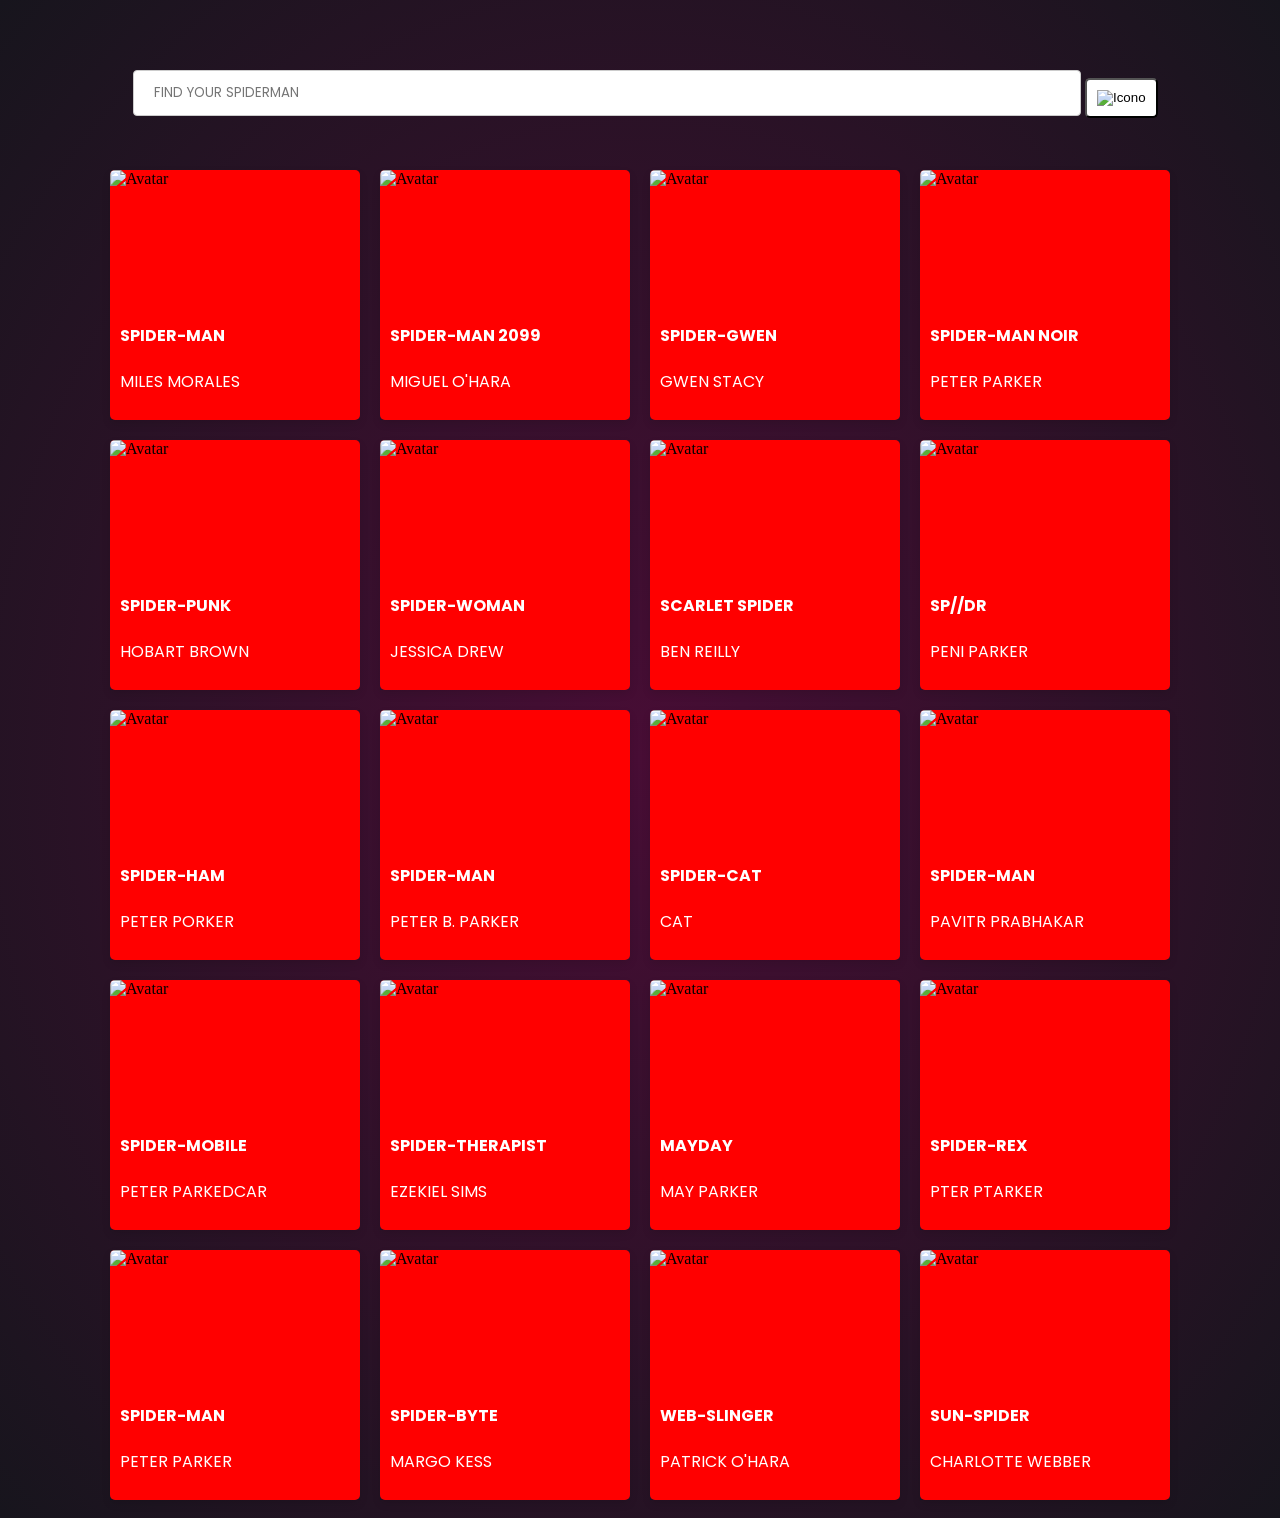
==== index.html @ 56f83794 "CAMBIOS: Avance en apartado villanos con filtro de boton" ====
<!DOCTYPE html>
<html lang="en">
<head>
    <meta charset="UTF-8">
    <meta name="viewport" content="width=device-width, initial-scale=1.0">
    <link rel="stylesheet" href="css/styles.css">
    <title>SPIDERVERSE</title>
</head>
<body>

    <img id="title" src="https://occ-0-8407-2219.1.nflxso.net/dnm/api/v6/LmEnxtiAuzezXBjYXPuDgfZ4zZQ/AAAABcVGHZzkA1q5OhwvlflcAWS-aWTcqxYKUrrPbVT0797Tl_tIP_lQnlUDnldKSoEBwTuJBt04ruUHm-Yt1Qgalm_ssWP2CIOOwCD_j7-wJzVi.png?r=d67" alt="">

    <br><br><br>

    <input type="text" id="input-box" placeholder="FIND YOUR SPIDERMAN" onkeyup="filterCards()">

    <button id="hero-btn" style="display: none;" onclick="showHeroes()">
        <img src="https://cdn4.iconfinder.com/data/icons/heroes-villains-vol-2-colored/100/Spiderman-512.png" alt="Icono">
    </button>
    <button id="villain-btn" onclick="showVillains()">
        <img src="https://icons.iconarchive.com/icons/icons8/windows-8/512/Cinema-Spiderman-Head-icon.png" alt="Icono">
    </button>

    <br><br><br>

    <!-- HEROES -->

    <div id="heroes-row1" class="container1">

        <a href="character.html?name=Miles Morales">
            <div class="card">
                <img src="https://cdn.milenio.com/uploads/media/2023/06/01/miles-morales-tendra-su-propia.jpg" alt="Avatar" style="width:100%">
                <div class="container">
                    <h4><b>SPIDER-MAN</b></h4>
                    <p>MILES MORALES</p>
                </div>
            </div>
        </a>

        <a href="character.html?name=Miguel O'Hara">
            <div class="card">
                <img src="https://dknetwork.draftkings.com/wp-content/uploads/2023/06/image_2023_04_04_145646954.0.0.jpeg" alt="Avatar" style="width:100%">
                <div class="container">
                <h4><b>SPIDER-MAN 2099</b></h4>
                <p>MIGUEL O'HARA</p>
                </div>
            </div>
        </a>

        <a href="character.html?name=Gwen Stacy">
            <div class="card">
                <img src="https://images-wixmp-ed30a86b8c4ca887773594c2.wixmp.com/f/49ec1464-d899-400a-b608-c48c76b500d2/dctti65-aadb7001-929e-4a70-9d35-0650d4aec294.jpg/v1/fill/w_1600,h_1130,q_75,strp/spider_man__into_the_spider_verse___gwen_by_patrickbrown_dctti65-fullview.jpg?token=eyJ0eXAiOiJKV1QiLCJhbGciOiJIUzI1NiJ9.[base64].ZRPnEbzSiwohYakW6ZLS0UMicgxzghWq5giiPo5P8m0" alt="Avatar" style="width:100%">
                <div class="container">
                <h4><b>SPIDER-GWEN</b></h4>
                <p>GWEN STACY</p>
                </div>
            </div>
        </a>

        <a href="character.html?name=Peter Parker">
            <div class="card">
                <img src="https://gizmodo.com/app/uploads/2023/02/2b473aabcb82282074fa5c38a16ed4e1.jpg" alt="Avatar" style="width:100%">
                <div class="container">
                <h4><b>SPIDER-MAN NOIR</b></h4>
                <p>PETER PARKER</p>
                </div>
            </div>
        </a>

    </div>

    <div id="heroes-row2" class="container1">

        <a href="character.html?name=Hobart Brown">
            <div class="card">
                <img src="https://ew.com/thmb/yOmReTLTUQO79jOe6nER0ww6DdI=/1500x0/filters:no_upscale():max_bytes(150000):strip_icc()/SPIDER-MAN-ACROSS-THE-SPIDER-VERSE-082323-1-d0e1cb55ae474964aaff4a68fc537b92.jpg" alt="Avatar" style="width:100%">
                <div class="container">
                <h4><b>SPIDER-PUNK</b></h4>
                <p>HOBART BROWN</p>
                </div>
            </div>
        </a>

        <a href="character.html?name=Jessica Drew">
            <div class="card">
                <img src="https://images.squarespace-cdn.com/content/v1/51b3dc8ee4b051b96ceb10de/984e4c0f-6b4f-481d-bf9b-26d4c46bdfe7/Screen+Shot+2023-05-14+at+1.23.39+PM.jpg" alt="Avatar" style="width:100%">
                <div class="container">
                <h4><b>SPIDER-WOMAN</b></h4>
                <p>JESSICA DREW</p>
                </div>
            </div>
        </a>

        <a href="character.html?name=Ben Reilly">
            <div class="card">
                <img src="https://hips.hearstapps.com/hmg-prod/images/ben-reilly-spider-man-across-the-spider-verse-6475c68551026.jpg" alt="Avatar" style="width:100%">
                <div class="container">
                <h4><b>SCARLET SPIDER</b></h4>
                <p>BEN REILLY</p>
                </div>
            </div>
        </a>

        <a href="character.html?name=Peni Parker">
            <div class="card">
                <img src="https://static1.cbrimages.com/wordpress/wp-content/uploads/2018/10/Into-The-Spider-Verse-Peni-Parker.jpg" alt="Avatar" style="width:100%">
                <div class="container">
                <h4><b>SP//DR</b></h4>
                <p>PENI PARKER</p>
                </div>
            </div>
        </a>

    </div>

    <div id="heroes-row3" class="container1">

        <a href="character.html?name=Peter Porker">
            <div class="card">
                <img src="https://pyxis.nymag.com/v1/imgs/cfb/86a/cfb0ea29615ba2ff7e0f0684c623a189df-12-spider-ham.rsocial.w1200.jpg" alt="Avatar" style="width:100%">
                <div class="container">
                <h4><b>SPIDER-HAM</b></h4>
                <p>PETER PORKER</p>
                </div>
            </div>
        </a>

        <a href="character.html?name=Peter B. Parker">
            <div class="card">
                <img src="https://static1.cbrimages.com/wordpress/wp-content/uploads/2018/07/spider-verse-peter-parker-header.jpg" alt="Avatar" style="width:100%">
                <div class="container">
                <h4><b>SPIDER-MAN</b></h4>
                <p>PETER B. PARKER</p>
                </div>
            </div>
        </a>

        <a href="character.html?name=Cat">
            <div class="card">
                <img src="https://www.slashfilm.com/img/gallery/our-favorite-spider-cameos-from-spider-man-across-the-spider-verse/spider-cat-1687189578.jpg" alt="Avatar" style="width:100%">
                <div class="container">
                <h4><b>SPIDER-CAT</b></h4>
                <p>CAT</p>
                </div>
            </div>
        </a>

        <a href="character.html?name=Pavitr Prabhakar">
            <div class="card">
                <img src="https://static1.cbrimages.com/wordpress/wp-content/uploads/2023/05/spider-man-india-across-the-spider-verse.jpg" alt="Avatar" style="width:100%">
                <div class="container">
                <h4><b>SPIDER-MAN</b></h4>
                <p>PAVITR PRABHAKAR</p>
                </div>
            </div>
        </a>

    </div>

    <div id="heroes-row4" class="container1">

        <a href="character.html?name=Peter Parkedcar">
            <div class="card">
                <img src="https://preview.redd.it/the-fact-that-there-was-a-peter-parkedcar-in-across-the-v0-fq4dp9jk1j9b1.jpg?width=640&crop=smart&auto=webp&s=ec3ebba1ab68df2a47feb63a0ff5d397f52bf075" alt="Avatar" style="width:100%">
                <div class="container">
                    <h4><b>SPIDER-MOBILE</b></h4>
                    <p>PETER PARKEDCAR</p>
                </div>
            </div>
        </a>

        <a href="character.html?name=Ezekiel Sims">
            <div class="card">
                <img src="https://preview.redd.it/spider-therapist-skin-when-v0-0p8wk7u5p2sa1.jpg?width=1080&crop=smart&auto=webp&s=f75c115041486eb8ab0a55a3bf5b890fff75407a" alt="Avatar" style="width:100%">
                <div class="container">
                <h4><b>SPIDER-THERAPIST</b></h4>
                <p>EZEKIEL SIMS</p>
                </div>
            </div>
        </a>

        <a href="character.html?name=May Parker">
            <div class="card">
                <img src="https://preview.redd.it/cant-just-wait-to-see-mayday-parker-grow-up-into-a-teen-v0-h47vilvtyxdb1.jpg?width=1080&crop=smart&auto=webp&s=afd586e79d5579157607aec54a2cad4ecc336b3e" alt="Avatar" style="width:100%">
                <div class="container">
                <h4><b>MAYDAY</b></h4>
                <p>MAY PARKER</p>
                </div>
            </div>
        </a>

        <a href="character.html?name=Pter Ptarker">
            <div class="card">
                <img src="https://static0.gamerantimages.com/wordpress/wp-content/uploads/2023/10/spider-verse-spider-rex-screen-cap-cropped.jpg" alt="Avatar" style="width:100%">
                <div class="container">
                <h4><b>SPIDER-REX</b></h4>
                <p>PTER PTARKER</p>
                </div>
            </div>
        </a>

    </div>

    <div id="heroes-row5" class="container1">

        <a href="character.html?name=Peter Parker Lego">
            <div class="card">
                <img src="https://assets-prd.ignimgs.com/2023/09/06/preston-interview-blogroll-1693973608027.jpg" alt="Avatar" style="width:100%">
                <div class="container">
                    <h4><b>SPIDER-MAN</b></h4>
                    <p>PETER PARKER</p>
                </div>
            </div>
        </a>

        <a href="character.html?name=Margo Kess">
            <div class="card">
                <img src="https://static1.srcdn.com/wordpress/wp-content/uploads/2023/04/spider-byte-in-spider-man-across-the-spider-verse-trailer.png" alt="Avatar" style="width:100%">
                <div class="container">
                <h4><b>SPIDER-BYTE</b></h4>
                <p>MARGO KESS</p>
                </div>
            </div>
        </a>

        <a href="character.html?name=Patrick O'Hara">
            <div class="card">
                <img src="https://i.ytimg.com/vi/Ek9r9tjuYlc/maxresdefault.jpg" alt="Avatar" style="width:100%">
                <div class="container">
                <h4><b>WEB-SLINGER</b></h4>
                <p>PATRICK O'HARA</p>
                </div>
            </div>
        </a>

        <a href="character.html?name=Charlotte Webber">
            <div class="card">
                <img src="https://images.wsj.net/im-796971" alt="Avatar" style="width:100%">
                <div class="container">
                <h4><b>SUN-SPIDER</b></h4>
                <p>CHARLOTTE WEBBER</p>
                </div>
            </div>
        </a>

    </div>

    <!-- VILLANOS -->

    <div id="villains-row1" class="container2" style="display: none;">

        <a href="character.html?name=Jonatan Ohnn">
            <div class="card">
                <img src="https://i.redd.it/hoip3a60g5kb1.jpg" alt="Avatar" style="width:100%">
                <div class="container">
                    <h4><b>THE SPOT</b></h4>
                    <p>JONATAN OHNN</p>
                </div>
            </div>
        </a>

        <a href="character.html?name=Adriano Tumino">
            <div class="card">
                <img src="https://i.ytimg.com/vi/gyHe3QTzBUo/hq720.jpg?sqp=-oaymwEhCK4FEIIDSFryq4qpAxMIARUAAAAAGAElAADIQj0AgKJD&rs=AOn4CLBfuKjij0BfmPVupIm2Mi7SgmLPIQ" alt="Avatar" style="width:100%">
                <div class="container">
                    <h4><b>VULTURE</b></h4>
                    <p>ADRIANO TUMINO</p>
                </div>
            </div>
        </a>

        <a href="character.html?name=Wilson Fisk">
            <div class="card">
                <img src="https://static1.cbrimages.com/wordpress/wp-content/uploads/2019/12/kingpin-2.jpg" alt="Avatar" style="width:100%">
                <div class="container">
                    <h4><b>KINGPIN</b></h4>
                    <p>WILSON FISK</p>
                </div>
            </div>
        </a>

        <a href="character.html?name=Aaron Davis">
            <div class="card">
                <img src="https://platform.polygon.com/wp-content/uploads/sites/2/chorus/uploads/chorus_asset/file/24694787/4k_spidermaninto_animationscreencaps.com_12832.jpg?quality=90&strip=all&crop=18.75,0,62.5,100" alt="Avatar" style="width:100%">
                <div class="container">
                    <h4><b>PROWLER</b></h4>
                    <p>AARON DAVIS</p>
                </div>
            </div>
        </a>
        
    </div>

    <div id="villains-row2" class="container2" style="display: none;">

        <a href="character.html?name=Olivia Octavius">
            <div class="card">
                <img src="https://www.indiewire.com/wp-content/uploads/2019/02/SpiderVerse-Ock.jpg" alt="Avatar" style="width:100%">
                <div class="container">
                    <h4><b>DOCTOR OCTOPUS</b></h4>
                    <p>OLIVIA OCTAVIUS</p>
                </div>
            </div>
        </a>

        <a href="character.html?name=Norman Osborn">
            <div class="card">
                <img src="https://images5.alphacoders.com/997/thumb-1920-997333.jpg" alt="Avatar" style="width:100%">
                <div class="container">
                    <h4><b>GREEN GOBLIN</b></h4>
                    <p>NORMAN OSBORN</p>
                </div>
            </div>
        </a>

        <a href="character.html?name=Lonnie Lincoln">
            <div class="card">
                <img src="https://static1.cbrimages.com/wordpress/wp-content/uploads/2018/12/spider-man-into-the-spider-verse-tombstone.jpeg" alt="Avatar" style="width:100%">
                <div class="container">
                    <h4><b>TOMBSTONE</b></h4>
                    <p>Lonnie Lincoln</p>
                </div>
            </div>
        </a>

        <a href="character.html?name=Mac Gargan">
            <div class="card">
                <img src="https://static1.cbrimages.com/wordpress/wp-content/uploads/2018/10/scorpion-feature.jpg" alt="Avatar" style="width:100%">
                <div class="container">
                    <h4><b>SCORPION</b></h4>
                    <p>MAC GARGAN</p>
                </div>
            </div>
        </a>
        
    </div>

    <script src="script.js"></script>

</body>
</html>
---- css/styles.css ----
@import url('https://fonts.googleapis.com/css2?family=Poppins:ital,wght@0,100;0,200;0,300;0,400;0,500;0,600;0,700;0,800;0,900;1,100;1,200;1,300;1,400;1,500;1,600;1,700;1,800;1,900&display=swap');


body {
    background: radial-gradient(#480d35 ,#17151d);
}

#title {
    padding-left: 25%;
    width: 50%;
}

#input-box {
    font-family: "Poppins", sans-serif;
    width: 75%; /* Reduce el ancho para dejar espacio para el botón */
    padding: 12px 20px;
    margin: 8px 0 8px 125px; /* Margen derecho para separar el input del botón */
    display: inline-block; /* Mantiene el input y el botón en la misma línea */
    border: 1px solid #ccc;
    border-radius: 4px;
    box-sizing: border-box;
}

#hero-btn {
    position: relative;
    padding: 10px;
    border-radius: 5px;
    bottom: -5px;
    background-color: red;
}

#hero-btn img {
    width: 20px;
}

#villain-btn {
    position: relative;
    padding: 10px;
    border-radius: 5px;
    bottom: -5px;
    background-color: white;
}

#villain-btn img {
    width: 20px;
}

.container1 {
    display: flex;
    flex-direction: row;
    gap: 20px;
    justify-content: center;
    align-items: center;
    padding: 10px;
}

.container1 {
    display: flex;
    flex-wrap: wrap;
    gap: 20px; /* Espacio entre las tarjetas */
    justify-content: center;
}

.container2 {
    display: flex;
    flex-direction: row;
    gap: 20px;
    justify-content: center;
    align-items: center;
    padding: 10px;
}

.container2 {
    display: flex;
    flex-wrap: wrap;
    gap: 20px; /* Espacio entre las tarjetas */
    justify-content: center;
}

.card {
    width: calc(25% - 10px); /* Ajusta el ancho para 4 columnas en pantallas grandes */
    box-sizing: border-box;
}

@media (max-width: 768px) {
    .card {
        width: calc(50% - 10px); /* Ajusta el ancho a 2 columnas en pantallas pequeñas */
    }
}

@media (max-width: 480px) {
    .card {
        width: calc(100% - 10px); /* Ajusta el ancho a 1 columna en pantallas muy pequeñas */
    }
}

.container1 a {
    text-decoration: none; /* Quita el subrayado de los enlaces */
    color: inherit; /* Hereda el color del texto para evitar el color de enlace predeterminado */
}

.container1 a:hover {
    color: inherit; /* Mantiene el color cuando se pasa el ratón sobre el enlace */
}

.container2 a {
    text-decoration: none; /* Quita el subrayado de los enlaces */
    color: inherit; /* Hereda el color del texto para evitar el color de enlace predeterminado */
}

.container2 a:hover {
    color: inherit; /* Mantiene el color cuando se pasa el ratón sobre el enlace */
}

.container1 .card {
    width: 250px; /* Ancho fijo para todas las cartas */
    height: 250px; /* Alto fijo para todas las cartas */
    border-radius: 5px;
    overflow: hidden;
    box-shadow: 0 4px 8px rgba(0, 0, 0, 0.1);
    transition: transform 0.2s;
    display: flex;
    flex-direction: column;
    background-color: red;
}

.container1 .card:hover {
    transform: scale(1.05);
    background-color: white;
}

.container1 .card img {
    width: 100%;
    height: 60%; /* Ocupa el 60% del alto total de la carta */
    object-fit: cover; /* Asegura que la imagen ocupe todo el espacio sin distorsionarse */
}

.container1 .container {
    padding: 10px;
    flex-direction: column;
    justify-content: center;
    align-items: center;
    font-family: "Poppins", sans-serif;
    color: white;
}

.container1 .card:hover .container {
    color: black;
}

.container2 .card {
    width: 250px; /* Ancho fijo para todas las cartas */
    height: 250px; /* Alto fijo para todas las cartas */
    border-radius: 5px;
    overflow: hidden;
    box-shadow: 0 4px 8px rgba(0, 0, 0, 0.1);
    transition: transform 0.2s;
    display: flex;
    flex-direction: column;
    background-color: forestgreen;
}

.container2 .card:hover {
    transform: scale(1.05);
    background-color: white;
}

.container2 .card img {
    width: 100%;
    height: 60%; /* Ocupa el 60% del alto total de la carta */
    object-fit: cover; /* Asegura que la imagen ocupe todo el espacio sin distorsionarse */
}

.container2 .container {
    padding: 10px;
    flex-direction: column;
    justify-content: center;
    align-items: center;
    font-family: "Poppins", sans-serif;
    color: white;
}

.container2 .card:hover .container {
    color: black;
}
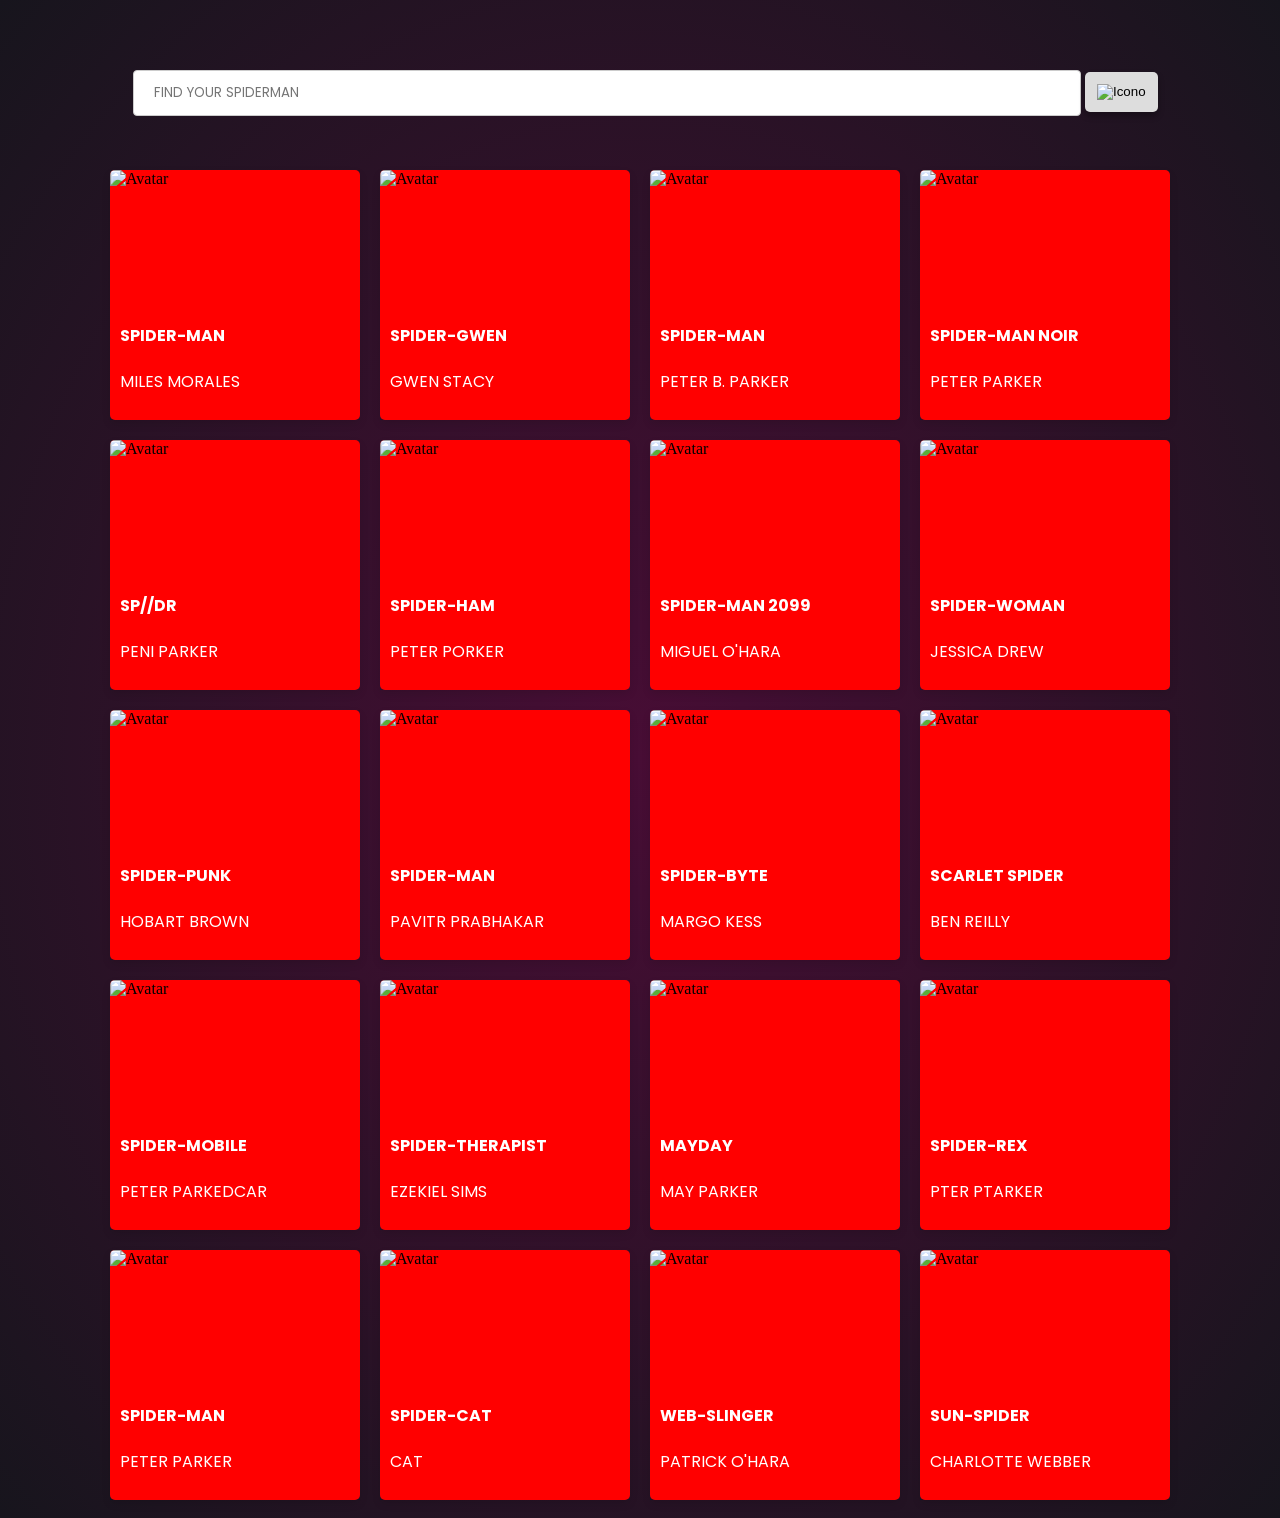
==== commit ca373665: "CAMBIOS: Nueva interfaz de personaje indidual con más datos, ajustes de imágenes y contenedores" ====
--- a/index.html
+++ b/index.html
@@ -37,6 +37,60 @@
             </div>
         </a>
 
+        <a href="character.html?name=Gwen Stacy">
+            <div class="card">
+                <img src="https://images-wixmp-ed30a86b8c4ca887773594c2.wixmp.com/f/49ec1464-d899-400a-b608-c48c76b500d2/dctti65-aadb7001-929e-4a70-9d35-0650d4aec294.jpg/v1/fill/w_1600,h_1130,q_75,strp/spider_man__into_the_spider_verse___gwen_by_patrickbrown_dctti65-fullview.jpg?token=eyJ0eXAiOiJKV1QiLCJhbGciOiJIUzI1NiJ9.[base64].ZRPnEbzSiwohYakW6ZLS0UMicgxzghWq5giiPo5P8m0" alt="Avatar" style="width:100%">
+                <div class="container">
+                <h4><b>SPIDER-GWEN</b></h4>
+                <p>GWEN STACY</p>
+                </div>
+            </div>
+        </a>
+
+        <a href="character.html?name=Peter B. Parker">
+            <div class="card">
+                <img src="https://static1.cbrimages.com/wordpress/wp-content/uploads/2018/07/spider-verse-peter-parker-header.jpg" alt="Avatar" style="width:100%">
+                <div class="container">
+                <h4><b>SPIDER-MAN</b></h4>
+                <p>PETER B. PARKER</p>
+                </div>
+            </div>
+        </a>
+
+        <a href="character.html?name=Peter Parker">
+            <div class="card">
+                <img src="https://gizmodo.com/app/uploads/2023/02/2b473aabcb82282074fa5c38a16ed4e1.jpg" alt="Avatar" style="width:100%">
+                <div class="container">
+                <h4><b>SPIDER-MAN NOIR</b></h4>
+                <p>PETER PARKER</p>
+                </div>
+            </div>
+        </a>
+
+    </div>
+
+    <div id="heroes-row2" class="container1">
+
+        <a href="character.html?name=Peni Parker">
+            <div class="card">
+                <img src="https://static1.cbrimages.com/wordpress/wp-content/uploads/2018/10/Into-The-Spider-Verse-Peni-Parker.jpg" alt="Avatar" style="width:100%">
+                <div class="container">
+                <h4><b>SP//DR</b></h4>
+                <p>PENI PARKER</p>
+                </div>
+            </div>
+        </a>
+
+        <a href="character.html?name=Peter Porker">
+            <div class="card">
+                <img src="https://pyxis.nymag.com/v1/imgs/cfb/86a/cfb0ea29615ba2ff7e0f0684c623a189df-12-spider-ham.rsocial.w1200.jpg" alt="Avatar" style="width:100%">
+                <div class="container">
+                <h4><b>SPIDER-HAM</b></h4>
+                <p>PETER PORKER</p>
+                </div>
+            </div>
+        </a>
+
         <a href="character.html?name=Miguel O'Hara">
             <div class="card">
                 <img src="https://dknetwork.draftkings.com/wp-content/uploads/2023/06/image_2023_04_04_145646954.0.0.jpeg" alt="Avatar" style="width:100%">
@@ -47,29 +101,19 @@
             </div>
         </a>
 
-        <a href="character.html?name=Gwen Stacy">
-            <div class="card">
-                <img src="https://images-wixmp-ed30a86b8c4ca887773594c2.wixmp.com/f/49ec1464-d899-400a-b608-c48c76b500d2/dctti65-aadb7001-929e-4a70-9d35-0650d4aec294.jpg/v1/fill/w_1600,h_1130,q_75,strp/spider_man__into_the_spider_verse___gwen_by_patrickbrown_dctti65-fullview.jpg?token=eyJ0eXAiOiJKV1QiLCJhbGciOiJIUzI1NiJ9.[base64].ZRPnEbzSiwohYakW6ZLS0UMicgxzghWq5giiPo5P8m0" alt="Avatar" style="width:100%">
-                <div class="container">
-                <h4><b>SPIDER-GWEN</b></h4>
-                <p>GWEN STACY</p>
-                </div>
-            </div>
-        </a>
-
-        <a href="character.html?name=Peter Parker">
-            <div class="card">
-                <img src="https://gizmodo.com/app/uploads/2023/02/2b473aabcb82282074fa5c38a16ed4e1.jpg" alt="Avatar" style="width:100%">
-                <div class="container">
-                <h4><b>SPIDER-MAN NOIR</b></h4>
-                <p>PETER PARKER</p>
-                </div>
-            </div>
-        </a>
-
-    </div>
-
-    <div id="heroes-row2" class="container1">
+        <a href="character.html?name=Jessica Drew">
+            <div class="card">
+                <img src="https://images.squarespace-cdn.com/content/v1/51b3dc8ee4b051b96ceb10de/984e4c0f-6b4f-481d-bf9b-26d4c46bdfe7/Screen+Shot+2023-05-14+at+1.23.39+PM.jpg" alt="Avatar" style="width:100%">
+                <div class="container">
+                <h4><b>SPIDER-WOMAN</b></h4>
+                <p>JESSICA DREW</p>
+                </div>
+            </div>
+        </a>
+
+    </div>
+
+    <div id="heroes-row3" class="container1">
 
         <a href="character.html?name=Hobart Brown">
             <div class="card">
@@ -81,12 +125,22 @@
             </div>
         </a>
 
-        <a href="character.html?name=Jessica Drew">
-            <div class="card">
-                <img src="https://images.squarespace-cdn.com/content/v1/51b3dc8ee4b051b96ceb10de/984e4c0f-6b4f-481d-bf9b-26d4c46bdfe7/Screen+Shot+2023-05-14+at+1.23.39+PM.jpg" alt="Avatar" style="width:100%">
-                <div class="container">
-                <h4><b>SPIDER-WOMAN</b></h4>
-                <p>JESSICA DREW</p>
+        <a href="character.html?name=Pavitr Prabhakar">
+            <div class="card">
+                <img src="https://static1.cbrimages.com/wordpress/wp-content/uploads/2023/05/spider-man-india-across-the-spider-verse.jpg" alt="Avatar" style="width:100%">
+                <div class="container">
+                <h4><b>SPIDER-MAN</b></h4>
+                <p>PAVITR PRABHAKAR</p>
+                </div>
+            </div>
+        </a>
+
+        <a href="character.html?name=Margo Kess">
+            <div class="card">
+                <img src="https://static1.srcdn.com/wordpress/wp-content/uploads/2023/04/spider-byte-in-spider-man-across-the-spider-verse-trailer.png" alt="Avatar" style="width:100%">
+                <div class="container">
+                <h4><b>SPIDER-BYTE</b></h4>
+                <p>MARGO KESS</p>
                 </div>
             </div>
         </a>
@@ -101,36 +155,60 @@
             </div>
         </a>
 
-        <a href="character.html?name=Peni Parker">
-            <div class="card">
-                <img src="https://static1.cbrimages.com/wordpress/wp-content/uploads/2018/10/Into-The-Spider-Verse-Peni-Parker.jpg" alt="Avatar" style="width:100%">
-                <div class="container">
-                <h4><b>SP//DR</b></h4>
-                <p>PENI PARKER</p>
-                </div>
-            </div>
-        </a>
-
-    </div>
-
-    <div id="heroes-row3" class="container1">
-
-        <a href="character.html?name=Peter Porker">
-            <div class="card">
-                <img src="https://pyxis.nymag.com/v1/imgs/cfb/86a/cfb0ea29615ba2ff7e0f0684c623a189df-12-spider-ham.rsocial.w1200.jpg" alt="Avatar" style="width:100%">
-                <div class="container">
-                <h4><b>SPIDER-HAM</b></h4>
-                <p>PETER PORKER</p>
-                </div>
-            </div>
-        </a>
-
-        <a href="character.html?name=Peter B. Parker">
-            <div class="card">
-                <img src="https://static1.cbrimages.com/wordpress/wp-content/uploads/2018/07/spider-verse-peter-parker-header.jpg" alt="Avatar" style="width:100%">
-                <div class="container">
-                <h4><b>SPIDER-MAN</b></h4>
-                <p>PETER B. PARKER</p>
+    </div>
+
+    <div id="heroes-row4" class="container1">
+
+        <a href="character.html?name=Peter Parkedcar">
+            <div class="card">
+                <img src="https://preview.redd.it/the-fact-that-there-was-a-peter-parkedcar-in-across-the-v0-fq4dp9jk1j9b1.jpg?width=640&crop=smart&auto=webp&s=ec3ebba1ab68df2a47feb63a0ff5d397f52bf075" alt="Avatar" style="width:100%">
+                <div class="container">
+                    <h4><b>SPIDER-MOBILE</b></h4>
+                    <p>PETER PARKEDCAR</p>
+                </div>
+            </div>
+        </a>
+
+        <a href="character.html?name=Ezekiel Sims">
+            <div class="card">
+                <img src="https://preview.redd.it/spider-therapist-skin-when-v0-0p8wk7u5p2sa1.jpg?width=1080&crop=smart&auto=webp&s=f75c115041486eb8ab0a55a3bf5b890fff75407a" alt="Avatar" style="width:100%">
+                <div class="container">
+                <h4><b>SPIDER-THERAPIST</b></h4>
+                <p>EZEKIEL SIMS</p>
+                </div>
+            </div>
+        </a>
+
+        <a href="character.html?name=May Parker">
+            <div class="card">
+                <img src="https://preview.redd.it/cant-just-wait-to-see-mayday-parker-grow-up-into-a-teen-v0-h47vilvtyxdb1.jpg?width=1080&crop=smart&auto=webp&s=afd586e79d5579157607aec54a2cad4ecc336b3e" alt="Avatar" style="width:100%">
+                <div class="container">
+                <h4><b>MAYDAY</b></h4>
+                <p>MAY PARKER</p>
+                </div>
+            </div>
+        </a>
+
+        <a href="character.html?name=Pter Ptarker">
+            <div class="card">
+                <img src="https://static0.gamerantimages.com/wordpress/wp-content/uploads/2023/10/spider-verse-spider-rex-screen-cap-cropped.jpg" alt="Avatar" style="width:100%">
+                <div class="container">
+                <h4><b>SPIDER-REX</b></h4>
+                <p>PTER PTARKER</p>
+                </div>
+            </div>
+        </a>
+
+    </div>
+
+    <div id="heroes-row5" class="container1">
+
+        <a href="character.html?name=Peter Parker Lego">
+            <div class="card">
+                <img src="https://assets-prd.ignimgs.com/2023/09/06/preston-interview-blogroll-1693973608027.jpg" alt="Avatar" style="width:100%">
+                <div class="container">
+                    <h4><b>SPIDER-MAN</b></h4>
+                    <p>PETER PARKER</p>
                 </div>
             </div>
         </a>
@@ -145,84 +223,6 @@
             </div>
         </a>
 
-        <a href="character.html?name=Pavitr Prabhakar">
-            <div class="card">
-                <img src="https://static1.cbrimages.com/wordpress/wp-content/uploads/2023/05/spider-man-india-across-the-spider-verse.jpg" alt="Avatar" style="width:100%">
-                <div class="container">
-                <h4><b>SPIDER-MAN</b></h4>
-                <p>PAVITR PRABHAKAR</p>
-                </div>
-            </div>
-        </a>
-
-    </div>
-
-    <div id="heroes-row4" class="container1">
-
-        <a href="character.html?name=Peter Parkedcar">
-            <div class="card">
-                <img src="https://preview.redd.it/the-fact-that-there-was-a-peter-parkedcar-in-across-the-v0-fq4dp9jk1j9b1.jpg?width=640&crop=smart&auto=webp&s=ec3ebba1ab68df2a47feb63a0ff5d397f52bf075" alt="Avatar" style="width:100%">
-                <div class="container">
-                    <h4><b>SPIDER-MOBILE</b></h4>
-                    <p>PETER PARKEDCAR</p>
-                </div>
-            </div>
-        </a>
-
-        <a href="character.html?name=Ezekiel Sims">
-            <div class="card">
-                <img src="https://preview.redd.it/spider-therapist-skin-when-v0-0p8wk7u5p2sa1.jpg?width=1080&crop=smart&auto=webp&s=f75c115041486eb8ab0a55a3bf5b890fff75407a" alt="Avatar" style="width:100%">
-                <div class="container">
-                <h4><b>SPIDER-THERAPIST</b></h4>
-                <p>EZEKIEL SIMS</p>
-                </div>
-            </div>
-        </a>
-
-        <a href="character.html?name=May Parker">
-            <div class="card">
-                <img src="https://preview.redd.it/cant-just-wait-to-see-mayday-parker-grow-up-into-a-teen-v0-h47vilvtyxdb1.jpg?width=1080&crop=smart&auto=webp&s=afd586e79d5579157607aec54a2cad4ecc336b3e" alt="Avatar" style="width:100%">
-                <div class="container">
-                <h4><b>MAYDAY</b></h4>
-                <p>MAY PARKER</p>
-                </div>
-            </div>
-        </a>
-
-        <a href="character.html?name=Pter Ptarker">
-            <div class="card">
-                <img src="https://static0.gamerantimages.com/wordpress/wp-content/uploads/2023/10/spider-verse-spider-rex-screen-cap-cropped.jpg" alt="Avatar" style="width:100%">
-                <div class="container">
-                <h4><b>SPIDER-REX</b></h4>
-                <p>PTER PTARKER</p>
-                </div>
-            </div>
-        </a>
-
-    </div>
-
-    <div id="heroes-row5" class="container1">
-
-        <a href="character.html?name=Peter Parker Lego">
-            <div class="card">
-                <img src="https://assets-prd.ignimgs.com/2023/09/06/preston-interview-blogroll-1693973608027.jpg" alt="Avatar" style="width:100%">
-                <div class="container">
-                    <h4><b>SPIDER-MAN</b></h4>
-                    <p>PETER PARKER</p>
-                </div>
-            </div>
-        </a>
-
-        <a href="character.html?name=Margo Kess">
-            <div class="card">
-                <img src="https://static1.srcdn.com/wordpress/wp-content/uploads/2023/04/spider-byte-in-spider-man-across-the-spider-verse-trailer.png" alt="Avatar" style="width:100%">
-                <div class="container">
-                <h4><b>SPIDER-BYTE</b></h4>
-                <p>MARGO KESS</p>
-                </div>
-            </div>
-        </a>
-
         <a href="character.html?name=Patrick O'Hara">
             <div class="card">
                 <img src="https://i.ytimg.com/vi/Ek9r9tjuYlc/maxresdefault.jpg" alt="Avatar" style="width:100%">
@@ -249,12 +249,12 @@
 
     <div id="villains-row1" class="container2" style="display: none;">
 
-        <a href="character.html?name=Jonatan Ohnn">
+        <a href="character.html?name=Johnathon Ohnn">
             <div class="card">
                 <img src="https://i.redd.it/hoip3a60g5kb1.jpg" alt="Avatar" style="width:100%">
                 <div class="container">
                     <h4><b>THE SPOT</b></h4>
-                    <p>JONATAN OHNN</p>
+                    <p>JOHNATHON OHNN</p>
                 </div>
             </div>
         </a>
--- a/css/styles.css
+++ b/css/styles.css
@@ -21,28 +21,43 @@
     box-sizing: border-box;
 }
 
+#hero-btn, #villain-btn {
+    position: relative;
+    padding: 12px;
+    border-radius: 5px;
+    bottom: 1px;
+    cursor: pointer;
+    border: none;
+    box-shadow: 0 4px 6px rgba(0, 0, 0, 0.3);
+    transition: transform 0.2s, box-shadow 0.2s;
+}
+
 #hero-btn {
-    position: relative;
-    padding: 10px;
-    border-radius: 5px;
-    bottom: -5px;
     background-color: red;
-}
-
-#hero-btn img {
+    color: white;
+}
+
+#villain-btn {
+    background-color: #ddd;
+    color: black;
+}
+
+/* Efecto hover para ambos botones */
+#hero-btn:hover, #villain-btn:hover {
+    transform: translateY(-2px);
+    box-shadow: 0 6px 10px rgba(0, 0, 0, 0.3);
+}
+
+/* Efecto al hacer clic para ambos botones */
+#hero-btn:active, #villain-btn:active {
+    transform: translateY(1px);
+    box-shadow: 0 2px 4px rgba(0, 0, 0, 0.3);
+}
+
+/* Ajustes para las imágenes */
+#hero-btn img, #villain-btn img {
     width: 20px;
-}
-
-#villain-btn {
-    position: relative;
-    padding: 10px;
-    border-radius: 5px;
-    bottom: -5px;
-    background-color: white;
-}
-
-#villain-btn img {
-    width: 20px;
+    vertical-align: middle;
 }
 
 .container1 {
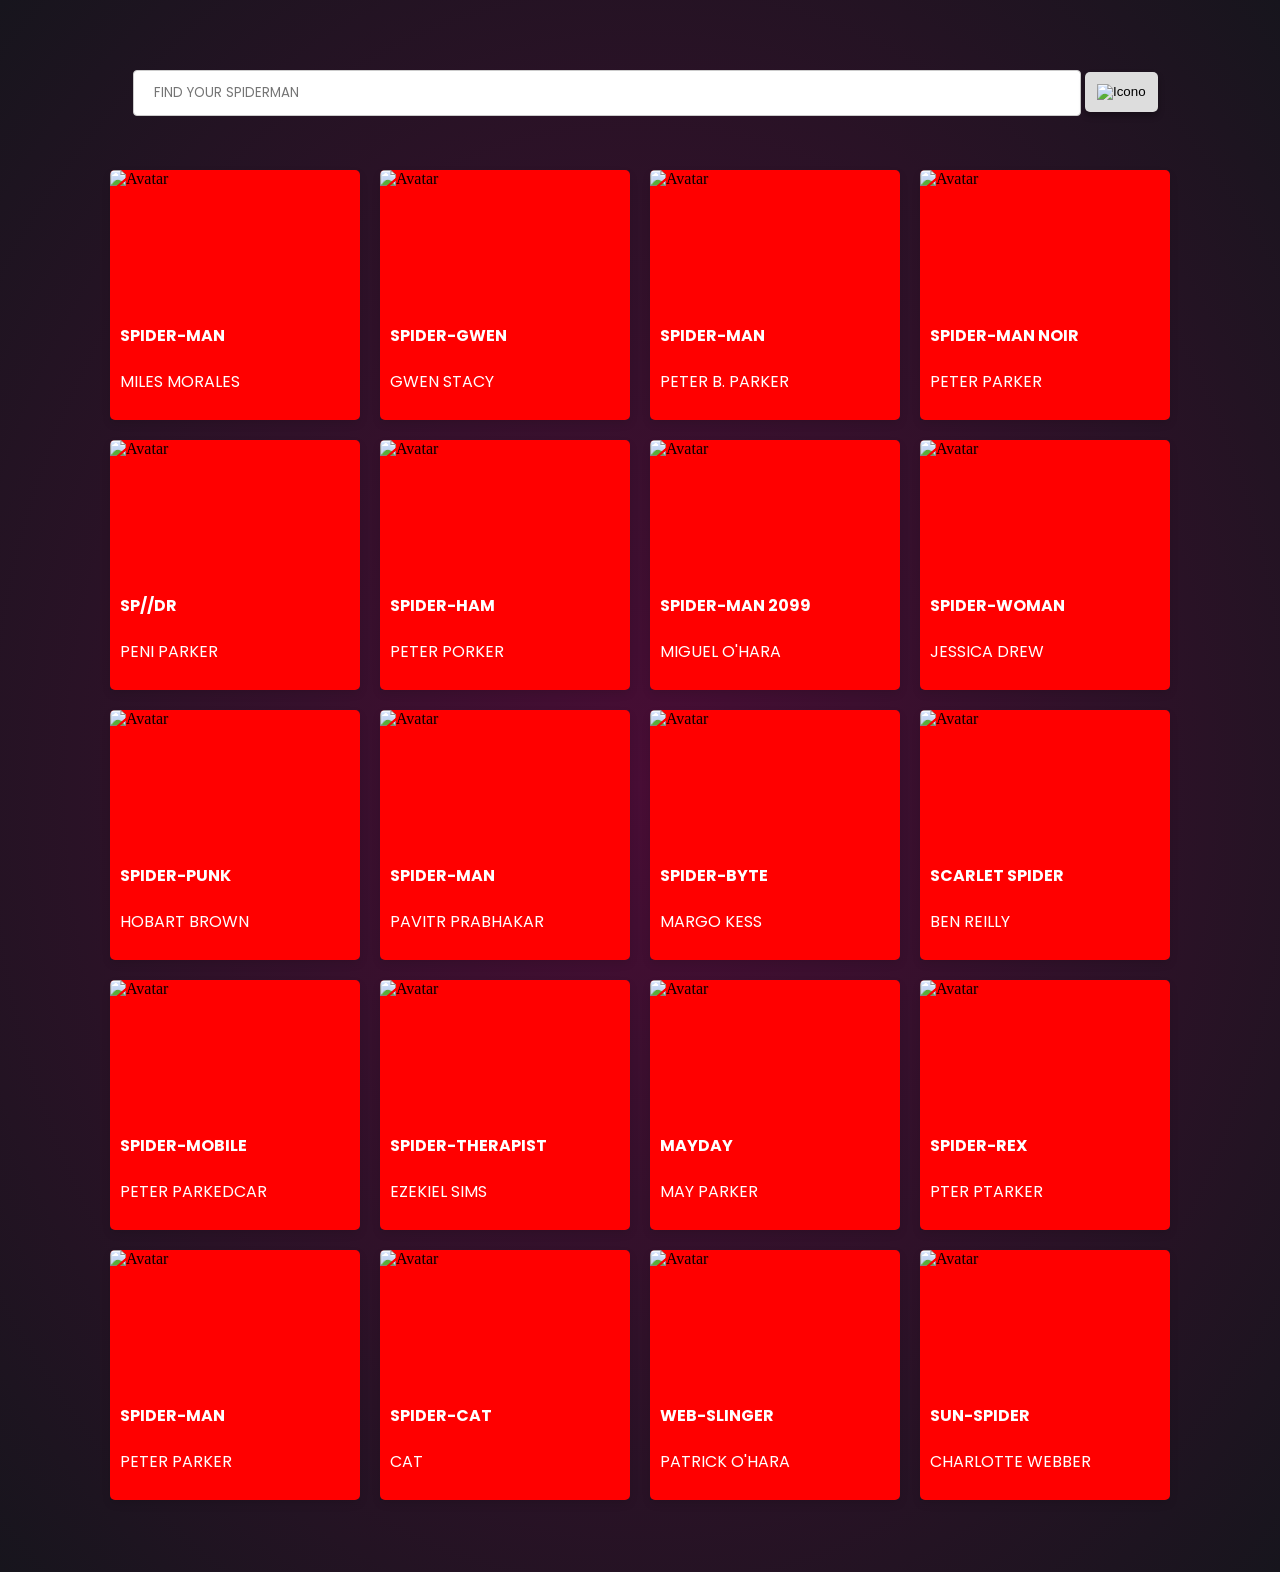
==== commit 0e8577fc: "CAMBIOS: Animacion character, estructura de archivos js" ====
--- a/index.html
+++ b/index.html
@@ -8,16 +8,16 @@
 </head>
 <body>
 
-    <img id="title" src="https://occ-0-8407-2219.1.nflxso.net/dnm/api/v6/LmEnxtiAuzezXBjYXPuDgfZ4zZQ/AAAABcVGHZzkA1q5OhwvlflcAWS-aWTcqxYKUrrPbVT0797Tl_tIP_lQnlUDnldKSoEBwTuJBt04ruUHm-Yt1Qgalm_ssWP2CIOOwCD_j7-wJzVi.png?r=d67" alt="">
+    <img id="title" class="fade-in" src="https://occ-0-8407-2219.1.nflxso.net/dnm/api/v6/LmEnxtiAuzezXBjYXPuDgfZ4zZQ/AAAABcVGHZzkA1q5OhwvlflcAWS-aWTcqxYKUrrPbVT0797Tl_tIP_lQnlUDnldKSoEBwTuJBt04ruUHm-Yt1Qgalm_ssWP2CIOOwCD_j7-wJzVi.png?r=d67" alt="">
 
     <br><br><br>
 
-    <input type="text" id="input-box" placeholder="FIND YOUR SPIDERMAN" onkeyup="filterCards()">
+    <input type="text" id="input-box" class="fade-in" placeholder="FIND YOUR SPIDERMAN" onkeyup="filterCards()">
 
     <button id="hero-btn" style="display: none;" onclick="showHeroes()">
         <img src="https://cdn4.iconfinder.com/data/icons/heroes-villains-vol-2-colored/100/Spiderman-512.png" alt="Icono">
     </button>
-    <button id="villain-btn" onclick="showVillains()">
+    <button id="villain-btn" class="fade-in" onclick="showVillains()">
         <img src="https://icons.iconarchive.com/icons/icons8/windows-8/512/Cinema-Spiderman-Head-icon.png" alt="Icono">
     </button>
 
@@ -25,7 +25,7 @@
 
     <!-- HEROES -->
 
-    <div id="heroes-row1" class="container1">
+    <div id="heroes-row1" class="container1 fade-in">
 
         <a href="character.html?name=Miles Morales">
             <div class="card">
@@ -69,7 +69,7 @@
 
     </div>
 
-    <div id="heroes-row2" class="container1">
+    <div id="heroes-row2" class="container1 fade-in">
 
         <a href="character.html?name=Peni Parker">
             <div class="card">
@@ -81,7 +81,7 @@
             </div>
         </a>
 
-        <a href="character.html?name=Peter Porker">
+        <a href="character.html?name=Peter Porker ">
             <div class="card">
                 <img src="https://pyxis.nymag.com/v1/imgs/cfb/86a/cfb0ea29615ba2ff7e0f0684c623a189df-12-spider-ham.rsocial.w1200.jpg" alt="Avatar" style="width:100%">
                 <div class="container">
@@ -113,7 +113,7 @@
 
     </div>
 
-    <div id="heroes-row3" class="container1">
+    <div id="heroes-row3" class="container1 fade-in">
 
         <a href="character.html?name=Hobart Brown">
             <div class="card">
@@ -157,7 +157,7 @@
 
     </div>
 
-    <div id="heroes-row4" class="container1">
+    <div id="heroes-row4" class="container1 fade-in">
 
         <a href="character.html?name=Peter Parkedcar">
             <div class="card">
@@ -201,7 +201,7 @@
 
     </div>
 
-    <div id="heroes-row5" class="container1">
+    <div id="heroes-row5" class="container1 fade-in">
 
         <a href="character.html?name=Peter Parker Lego">
             <div class="card">
@@ -335,7 +335,9 @@
         
     </div>
 
-    <script src="script.js"></script>
+    <br><br><br>
+
+    <script src="scripts/index.js"></script>
 
 </body>
 </html>
--- a/css/styles.css
+++ b/css/styles.css
@@ -198,3 +198,33 @@
 .container2 .card:hover .container {
     color: black;
 }
+
+/* Animación base */
+.fade-in {
+    opacity: 0;
+    transform: translateY(30px);
+    transition: opacity 1s ease, transform 1s ease;
+}
+
+/* Aplica el efecto al añadir la clase 'show' */
+.fade-in.show {
+    opacity: 1;
+    transform: translateY(0);
+}
+
+/* Retrasos específicos para cada elemento */
+#title {
+    transition-delay: 0s; /* Sin retraso para el título */
+}
+
+#input-box.show {
+    transition-delay: 0.5s;
+}
+
+#villain-btn.show {
+    transition-delay: 0.5s;
+}
+
+.container1.show {
+    transition-delay: 1.5s;
+}
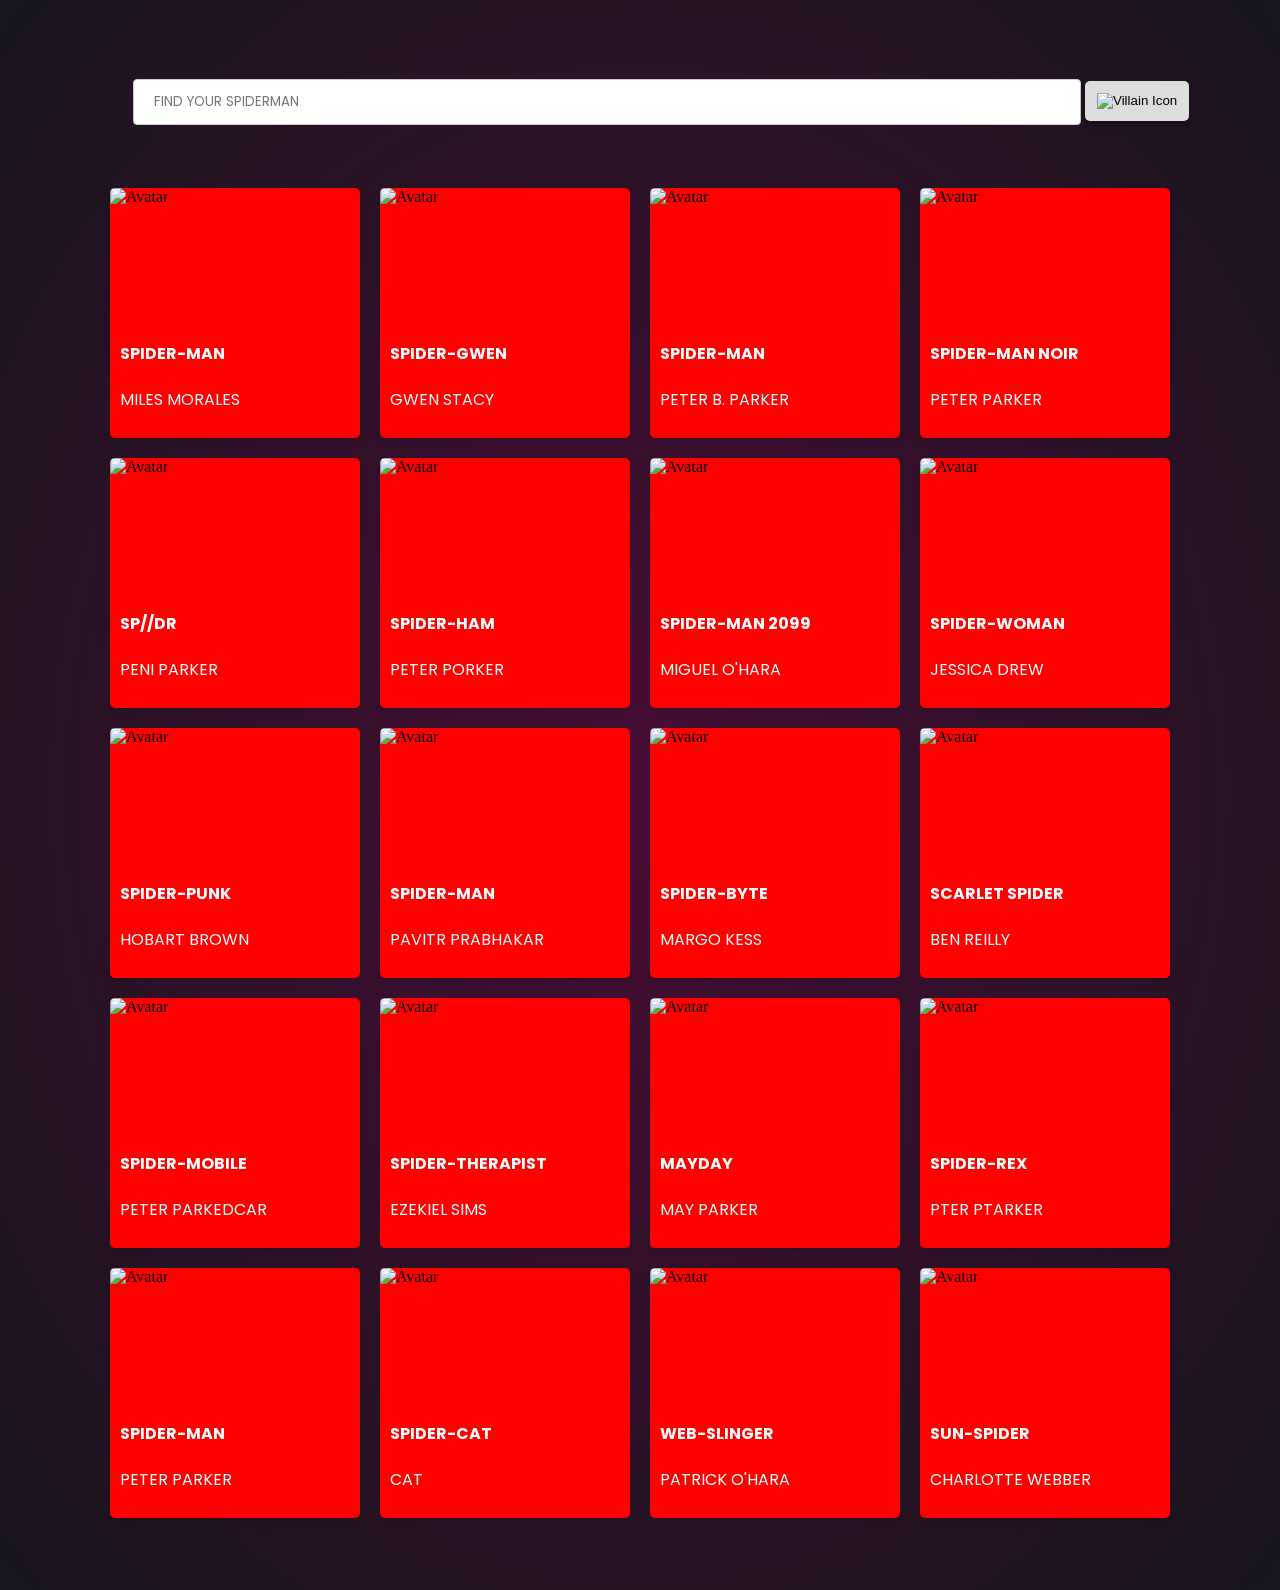
==== commit 4a2fd1d7: "CAMBIOS: Efecto de desvanecer en botón de index RESUELTO." ====
--- a/index.html
+++ b/index.html
@@ -14,12 +14,14 @@
 
     <input type="text" id="input-box" class="fade-in" placeholder="FIND YOUR SPIDERMAN" onkeyup="filterCards()">
 
-    <button id="hero-btn" style="display: none;" onclick="showHeroes()">
-        <img src="https://cdn4.iconfinder.com/data/icons/heroes-villains-vol-2-colored/100/Spiderman-512.png" alt="Icono">
-    </button>
-    <button id="villain-btn" class="fade-in" onclick="showVillains()">
-        <img src="https://icons.iconarchive.com/icons/icons8/windows-8/512/Cinema-Spiderman-Head-icon.png" alt="Icono">
-    </button>
+    <div id="button-container" class="fade-in">
+        <button id="hero-btn" style="display: none;" onclick="showHeroes()">
+            <img src="https://cdn4.iconfinder.com/data/icons/heroes-villains-vol-2-colored/100/Spiderman-512.png" alt="Hero Icon">
+        </button>
+        <button id="villain-btn" onclick="showVillains()">
+            <img src="https://icons.iconarchive.com/icons/icons8/windows-8/512/Cinema-Spiderman-Head-icon.png" alt="Villain Icon">
+        </button>
+    </div>
 
     <br><br><br>
 
--- a/css/styles.css
+++ b/css/styles.css
@@ -21,6 +21,12 @@
     box-sizing: border-box;
 }
 
+#button-container {
+    display: inline-block;
+    gap: 10px; /* Separación entre botones */
+    margin: 20px 0; /* Espaciado exterior */
+}
+
 #hero-btn, #villain-btn {
     position: relative;
     padding: 12px;
@@ -221,10 +227,10 @@
     transition-delay: 0.5s;
 }
 
-#villain-btn.show {
+#button-container.show {
     transition-delay: 0.5s;
 }
 
 .container1.show {
-    transition-delay: 1.5s;
-}
+    transition-delay: 1.0s;
+}
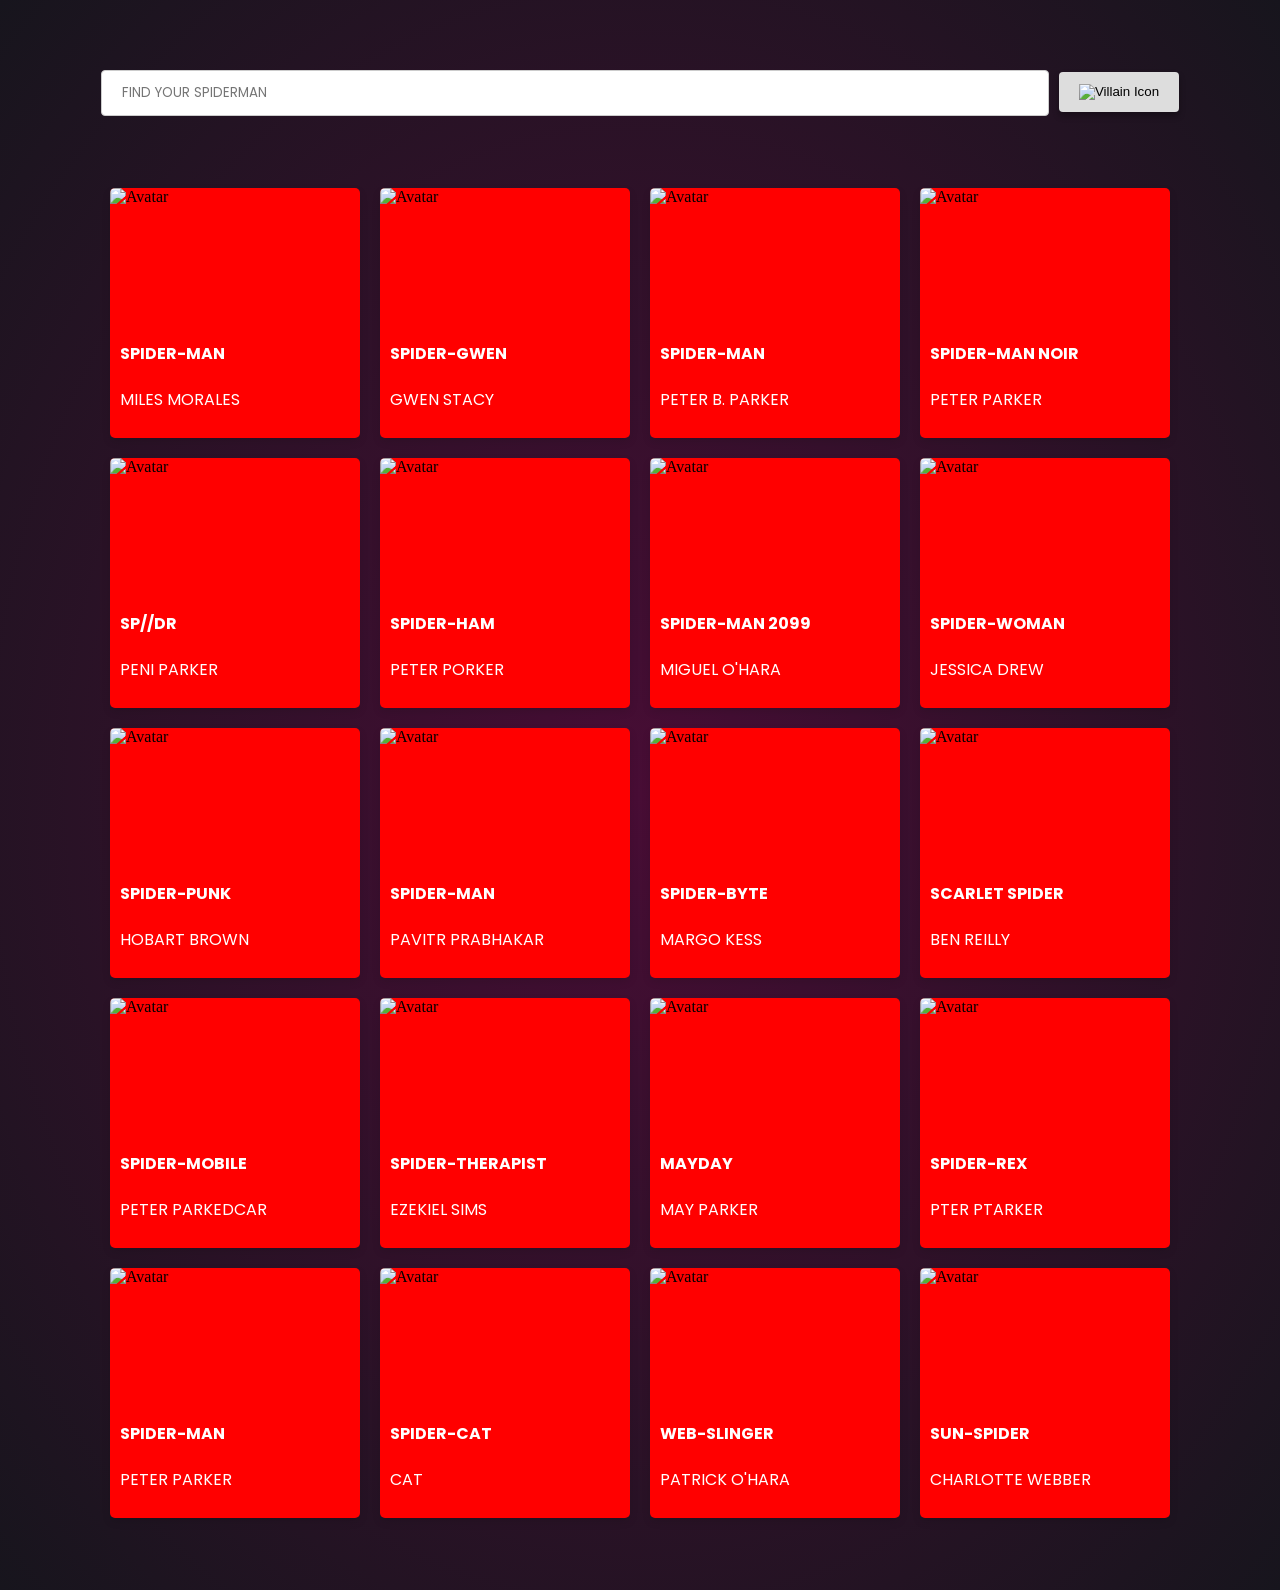
==== commit b52ea713: "CAMBIOS: Ajustes de estructura para input y button de index para página responsive." ====
--- a/index.html
+++ b/index.html
@@ -12,15 +12,16 @@
 
     <br><br><br>
 
-    <input type="text" id="input-box" class="fade-in" placeholder="FIND YOUR SPIDERMAN" onkeyup="filterCards()">
-
-    <div id="button-container" class="fade-in">
-        <button id="hero-btn" style="display: none;" onclick="showHeroes()">
-            <img src="https://cdn4.iconfinder.com/data/icons/heroes-villains-vol-2-colored/100/Spiderman-512.png" alt="Hero Icon">
-        </button>
-        <button id="villain-btn" onclick="showVillains()">
-            <img src="https://icons.iconarchive.com/icons/icons8/windows-8/512/Cinema-Spiderman-Head-icon.png" alt="Villain Icon">
-        </button>
+    <div class="input-group">
+        <input type="text" id="input-box" class="fade-in" placeholder="FIND YOUR SPIDERMAN" onkeyup="filterCards()">
+        <div id="button-container" class="fade-in">
+            <button id="hero-btn" style="display: none;" onclick="showHeroes()">
+                <img src="https://cdn4.iconfinder.com/data/icons/heroes-villains-vol-2-colored/100/Spiderman-512.png" alt="Hero Icon">
+            </button>
+            <button id="villain-btn" onclick="showVillains()">
+                <img src="https://icons.iconarchive.com/icons/icons8/windows-8/512/Cinema-Spiderman-Head-icon.png" alt="Villain Icon">
+            </button>
+        </div>
     </div>
 
     <br><br><br>
@@ -339,7 +340,7 @@
 
     <br><br><br>
 
-    <script src="scripts/index.js"></script>
+    <script src="js/index.js"></script>
 
 </body>
 </html>
--- a/css/styles.css
+++ b/css/styles.css
@@ -10,21 +10,28 @@
     width: 50%;
 }
 
+.input-group {
+    display: flex;
+    justify-content: center;
+    align-items: center; /* Alinea el input y el botón verticalmente */
+    gap: 10px; /* Espacio entre el input y el botón */
+    margin: 8px 0; /* Espaciado exterior del grupo */
+}
+
 #input-box {
     font-family: "Poppins", sans-serif;
-    width: 75%; /* Reduce el ancho para dejar espacio para el botón */
+    width: 75%; /* Reduce el ancho del input */
     padding: 12px 20px;
-    margin: 8px 0 8px 125px; /* Margen derecho para separar el input del botón */
-    display: inline-block; /* Mantiene el input y el botón en la misma línea */
     border: 1px solid #ccc;
     border-radius: 4px;
     box-sizing: border-box;
 }
 
-#button-container {
-    display: inline-block;
-    gap: 10px; /* Separación entre botones */
-    margin: 20px 0; /* Espaciado exterior */
+#button-container button {
+    padding: 12px 20px;
+    border: none;
+    border-radius: 4px;
+    cursor: pointer;
 }
 
 #hero-btn, #villain-btn {
